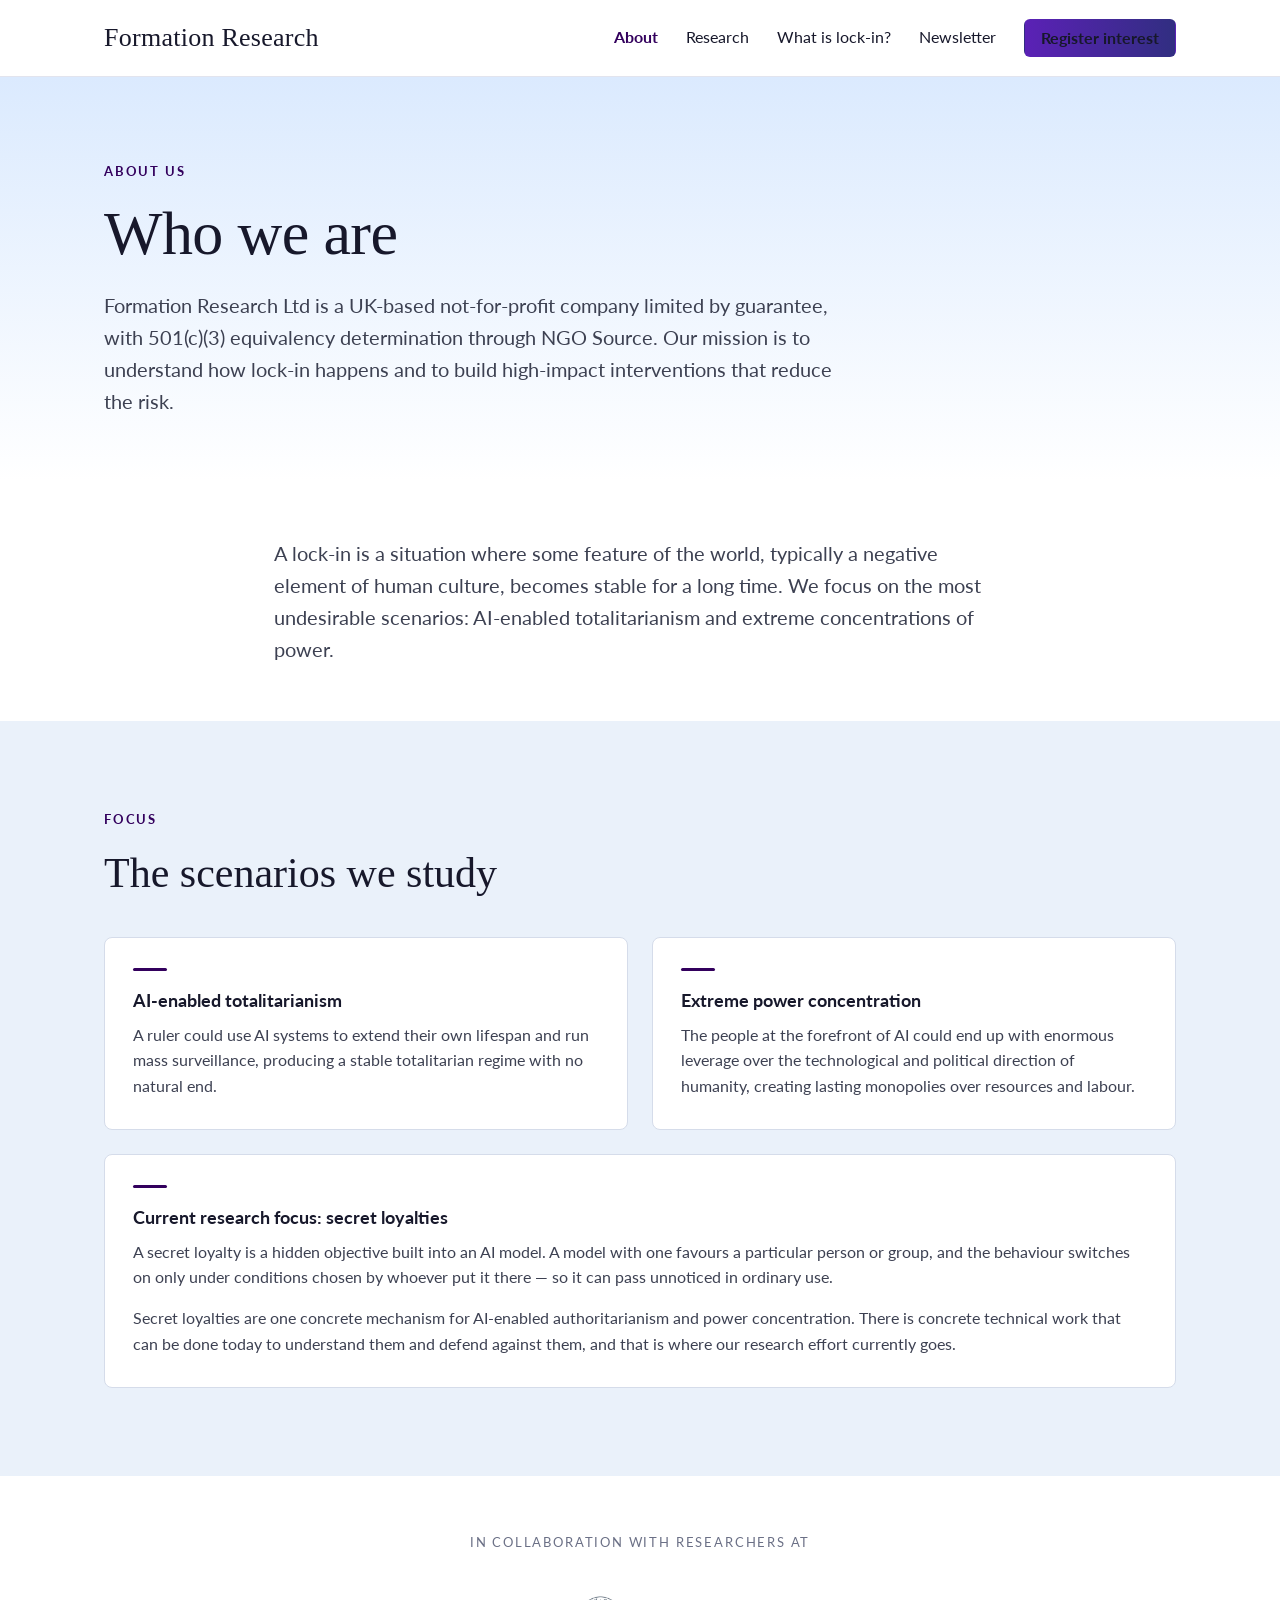
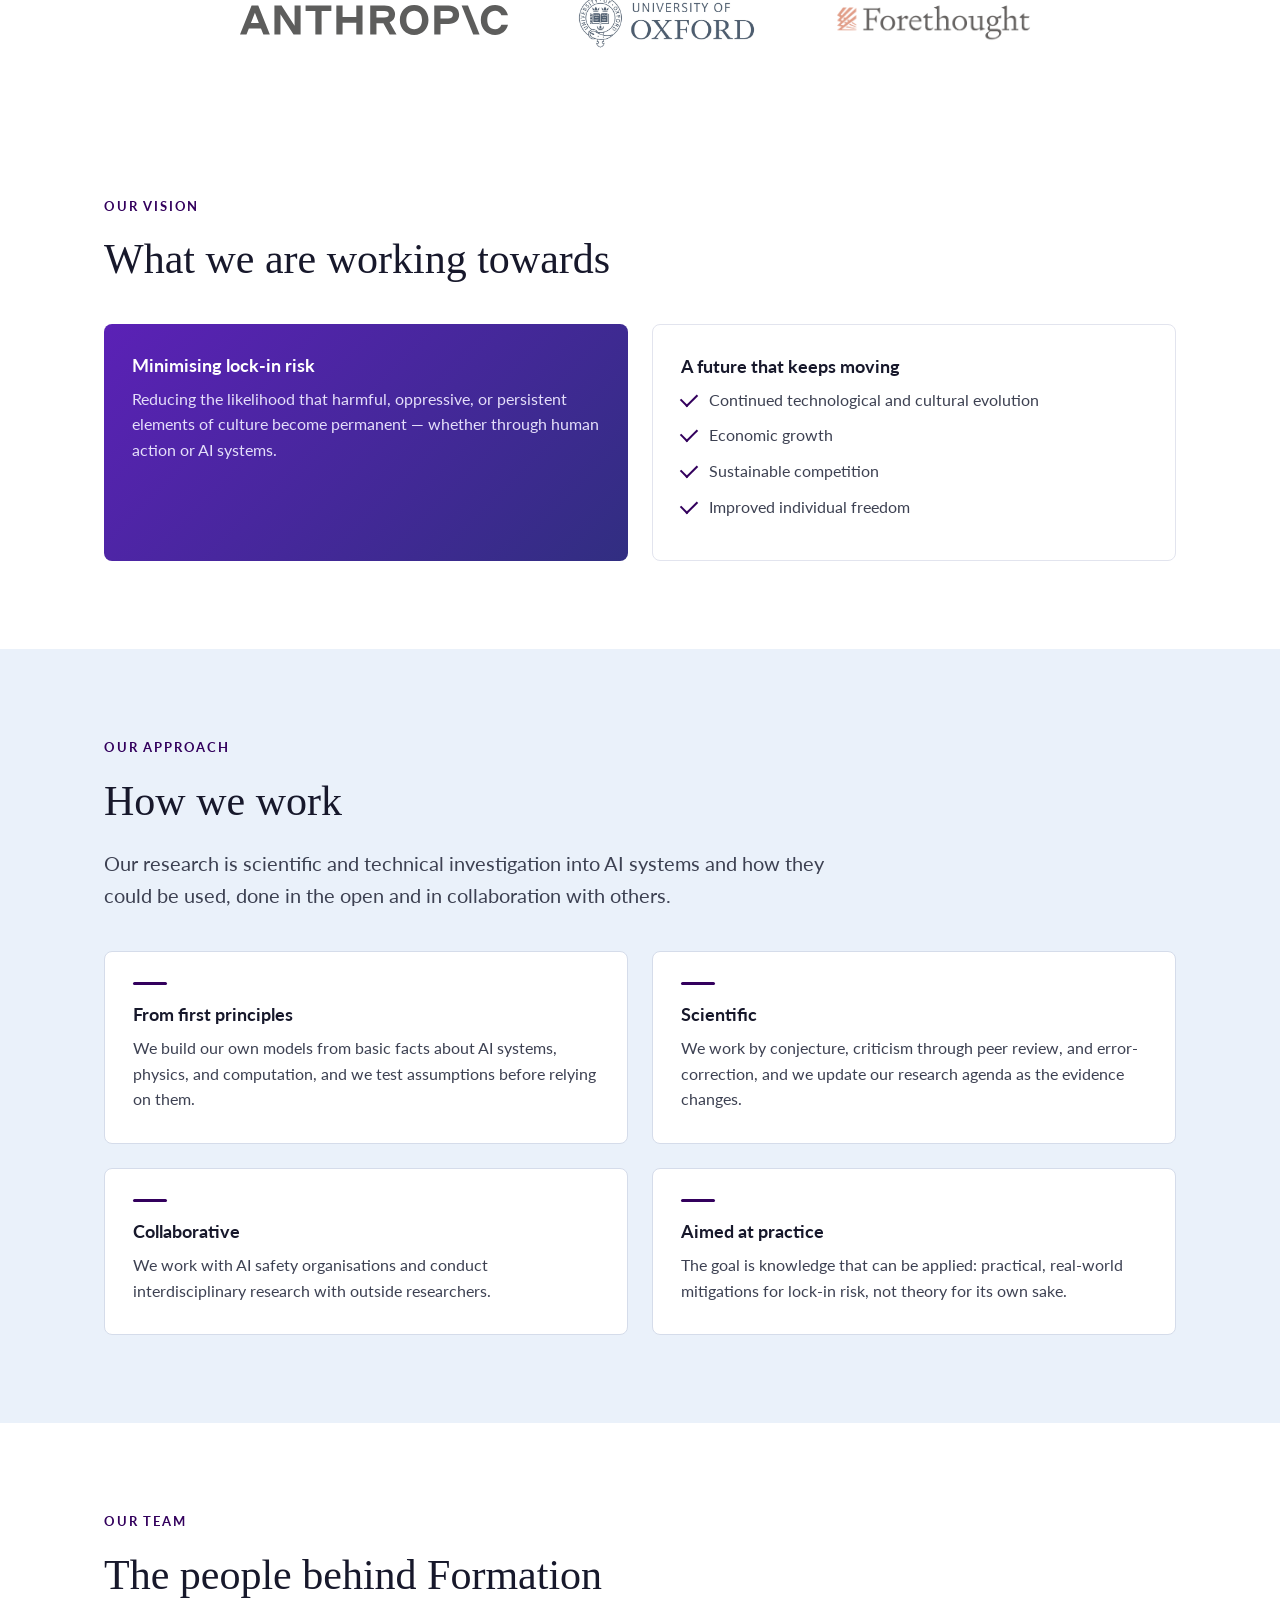
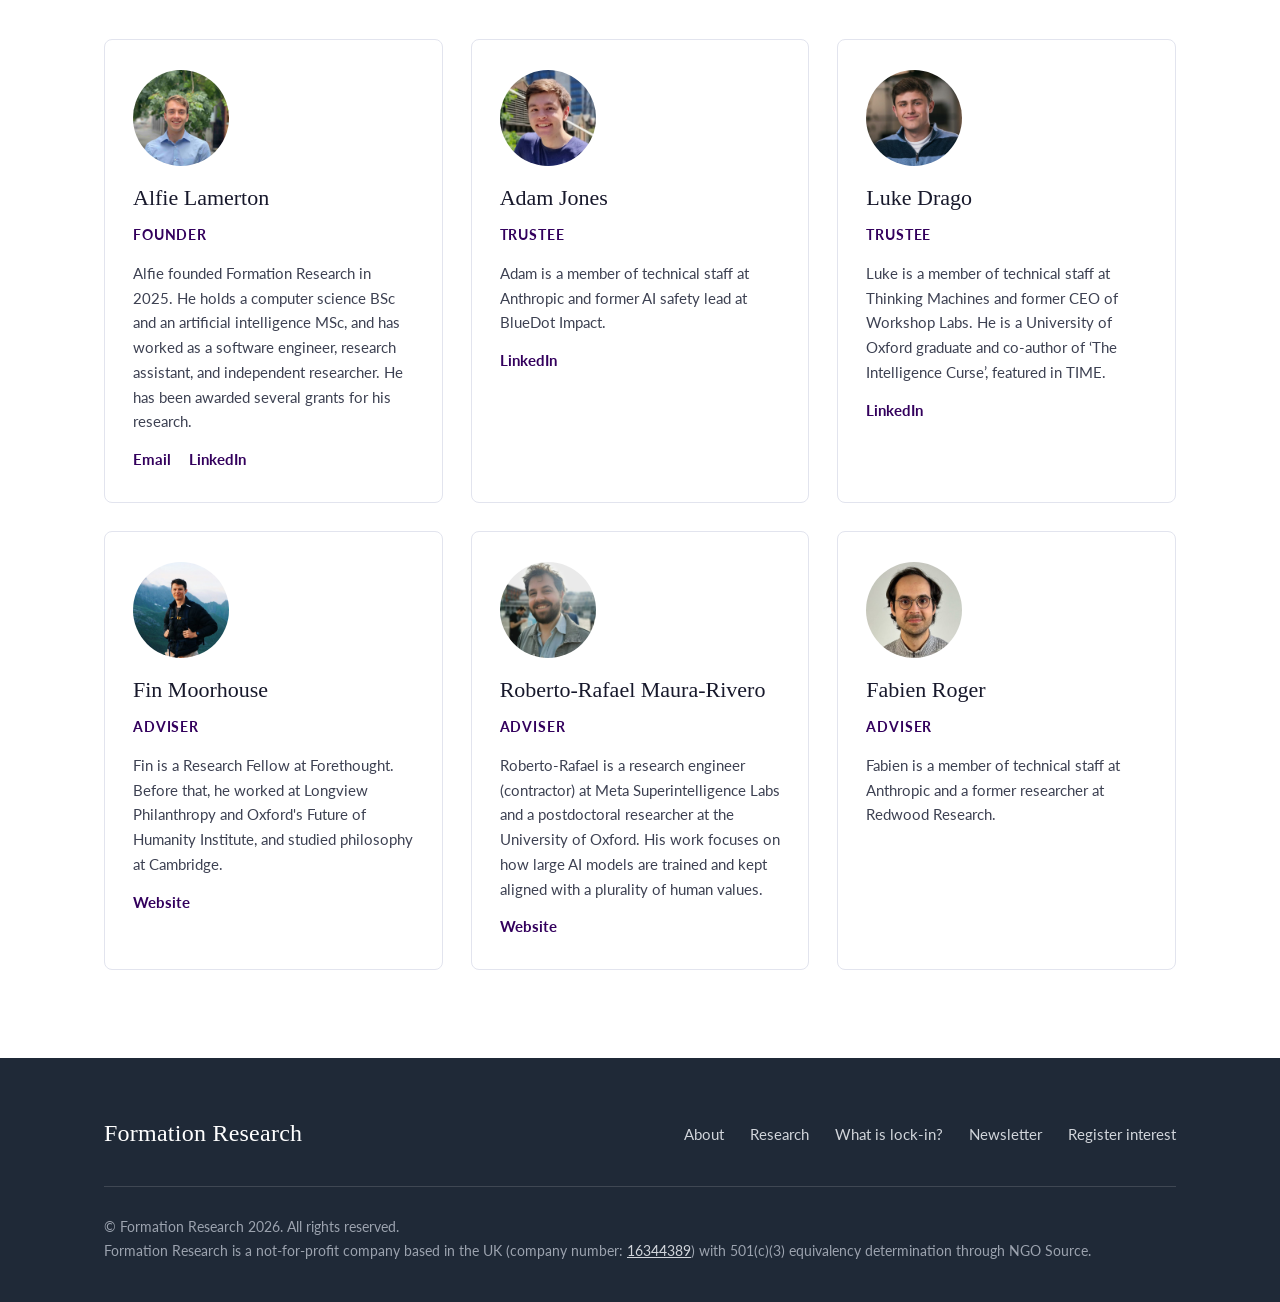
==== about.html @ 8fe0f247 "Add rebranded Formation Research site mockup Static four-page mockup restyled in an editorial layout" ====
<!DOCTYPE html>
<html lang="en">
<head>
  <meta charset="UTF-8">
  <meta name="viewport" content="width=device-width, initial-scale=1.0">
  <title>About Us | Formation Research</title>
  <meta name="description" content="Formation Research is a UK-based nonprofit working to reduce lock-in risk. Learn about our mission, our approach, and our team.">
  <link rel="preconnect" href="https://fonts.googleapis.com">
  <link rel="preconnect" href="https://fonts.gstatic.com" crossorigin>
  <link href="https://fonts.googleapis.com/css2?family=Lato:ital,wght@0,400;0,700;1,400&display=swap" rel="stylesheet">
  <link rel="stylesheet" href="assets/css/styles.css">
  <link rel="icon" href="assets/img/logo.png">
</head>
<body>

<header class="site-header">
  <div class="container">
    <a class="wordmark" href="index.html">Formation Research</a>
    <nav class="site-nav">
      <a class="active" href="about.html">About</a>
      <a href="research.html">Research</a>
      <a href="lock-in.html">What is lock-in?</a>
      <a href="http://eepurl.com/jdNh_I">Newsletter</a>
      <a class="btn btn-primary btn-small" href="index.html#get-involved">Register interest</a>
    </nav>
    <a class="btn btn-secondary btn-small nav-toggle" href="index.html#get-involved">Register interest</a>
  </div>
</header>

<main>

  <div class="page-hero">
    <div class="container">
      <span class="kicker">About us</span>
      <h1>Who we are</h1>
      <p class="lead">Formation Research Ltd is a UK-based not-for-profit company limited by guarantee, with 501(c)(3) equivalency determination through NGO Source. Our mission is to understand how lock-in happens and to build high-impact interventions that reduce the risk.</p>
    </div>
  </div>

  <section class="tight">
    <div class="container narrow">
      <p class="lead">A lock-in is a situation where some feature of the world, typically a negative element of human culture, becomes stable for a long time. We focus on the most undesirable scenarios: AI-enabled totalitarianism and extreme concentrations of power.</p>
    </div>
  </section>

  <section class="washed">
    <div class="container">
      <span class="kicker">Focus</span>
      <h2>The scenarios we study</h2>
      <div class="card-grid cols-2">
        <div class="card">
          <div class="rule"></div>
          <h3>AI-enabled totalitarianism</h3>
          <p>A ruler could use AI systems to extend their own lifespan and run mass surveillance, producing a stable totalitarian regime with no natural end.</p>
        </div>
        <div class="card">
          <div class="rule"></div>
          <h3>Extreme power concentration</h3>
          <p>The people at the forefront of AI could end up with enormous leverage over the technological and political direction of humanity, creating lasting monopolies over resources and labour.</p>
        </div>
      </div>

      <div class="card-grid cols-1" style="margin-top: 24px;">
        <div class="card">
          <div class="rule"></div>
          <h3>Current research focus: secret loyalties</h3>
          <p>A secret loyalty is a hidden objective built into an AI model. A model with one favours a particular person or group, and the behaviour switches on only under conditions chosen by whoever put it there &mdash; so it can pass unnoticed in ordinary use.</p>
          <p>Secret loyalties are one concrete mechanism for AI-enabled authoritarianism and power concentration. There is concrete technical work that can be done today to understand them and defend against them, and that is where our research effort currently goes.</p>
        </div>
      </div>
    </div>
  </section>

  <section class="tight logo-strip">
    <div class="container">
      <p class="strip-label">In collaboration with researchers at</p>
      <div class="logo-row">
        <a href="https://www.anthropic.com"><img class="short" src="assets/img/anthropic.svg" alt="Anthropic"></a>
        <a href="https://www.ox.ac.uk"><img class="tall" src="assets/img/oxford.jpg" alt="University of Oxford"></a>
        <a href="https://www.forethought.org"><img src="assets/img/forethought.png" alt="Forethought"></a>
      </div>
    </div>
  </section>

  <section>
    <div class="container">
      <span class="kicker">Our vision</span>
      <h2>What we are working towards</h2>
      <div class="card-grid cols-2">
        <div class="card vision-dark">
          <h3>Minimising lock-in risk</h3>
          <p>Reducing the likelihood that harmful, oppressive, or persistent elements of culture become permanent &mdash; whether through human action or AI systems.</p>
        </div>
        <div class="card">
          <h3>A future that keeps moving</h3>
          <ul class="check-list">
            <li>Continued technological and cultural evolution</li>
            <li>Economic growth</li>
            <li>Sustainable competition</li>
            <li>Improved individual freedom</li>
          </ul>
        </div>
      </div>
    </div>
  </section>

  <section class="washed">
    <div class="container">
      <span class="kicker">Our approach</span>
      <h2>How we work</h2>
      <p class="lead" style="max-width: 760px;">Our research is scientific and technical investigation into AI systems and how they could be used, done in the open and in collaboration with others.</p>
      <div class="card-grid cols-2">
        <div class="card">
          <div class="rule"></div>
          <h3>From first principles</h3>
          <p>We build our own models from basic facts about AI systems, physics, and computation, and we test assumptions before relying on them.</p>
        </div>
        <div class="card">
          <div class="rule"></div>
          <h3>Scientific</h3>
          <p>We work by conjecture, criticism through peer review, and error-correction, and we update our research agenda as the evidence changes.</p>
        </div>
        <div class="card">
          <div class="rule"></div>
          <h3>Collaborative</h3>
          <p>We work with AI safety organisations and conduct interdisciplinary research with outside researchers.</p>
        </div>
        <div class="card">
          <div class="rule"></div>
          <h3>Aimed at practice</h3>
          <p>The goal is knowledge that can be applied: practical, real-world mitigations for lock-in risk, not theory for its own sake.</p>
        </div>
      </div>
    </div>
  </section>

  <section>
    <div class="container">
      <span class="kicker">Our team</span>
      <h2>The people behind Formation</h2>
      <div class="team-grid">
        <div class="person">
          <img src="assets/img/alfie.jpg" alt="Alfie Lamerton">
          <h3>Alfie Lamerton</h3>
          <p class="role">Founder</p>
          <p>Alfie founded Formation Research in 2025. He holds a computer science BSc and an artificial intelligence MSc, and has worked as a software engineer, research assistant, and independent researcher. He has been awarded several grants for his research.</p>
          <p class="links">
            <a href="mailto:alfie.lamerton@formationresearch.com">Email</a>
            <a href="https://www.linkedin.com/in/alfie-lamerton/">LinkedIn</a>
          </p>
        </div>
        <div class="person">
          <img src="assets/img/adam.jpg" alt="Adam Jones">
          <h3>Adam Jones</h3>
          <p class="role">Trustee</p>
          <p>Adam is a member of technical staff at Anthropic and former AI safety lead at BlueDot Impact.</p>
          <p class="links"><a href="https://www.linkedin.com/in/domdomegg/">LinkedIn</a></p>
        </div>
        <div class="person">
          <img src="assets/img/luke.jpg" alt="Luke Drago">
          <h3>Luke Drago</h3>
          <p class="role">Trustee</p>
          <p>Luke is a member of technical staff at Thinking Machines and former CEO of Workshop Labs. He is a University of Oxford graduate and co-author of &lsquo;The Intelligence Curse&rsquo;, featured in TIME.</p>
          <p class="links"><a href="https://www.linkedin.com/in/lukedrago/">LinkedIn</a></p>
        </div>
        <div class="person">
          <img src="assets/img/fin.jpg" alt="Fin Moorhouse">
          <h3>Fin Moorhouse</h3>
          <p class="role">Adviser</p>
          <p>Fin is a Research Fellow at Forethought. Before that, he worked at Longview Philanthropy and Oxford's Future of Humanity Institute, and studied philosophy at Cambridge.</p>
          <p class="links"><a href="https://finmoorhouse.com/">Website</a></p>
        </div>
        <div class="person">
          <img src="assets/img/roberto.jpg" alt="Roberto-Rafael Maura-Rivero">
          <h3>Roberto-Rafael Maura-Rivero</h3>
          <p class="role">Adviser</p>
          <p>Roberto-Rafael is a research engineer (contractor) at Meta Superintelligence Labs and a postdoctoral researcher at the University of Oxford. His work focuses on how large AI models are trained and kept aligned with a plurality of human values.</p>
          <p class="links"><a href="https://sites.google.com/view/rrmaura/home">Website</a></p>
        </div>
        <div class="person">
          <img src="assets/img/fabien.jpg" alt="Fabien Roger">
          <h3>Fabien Roger</h3>
          <p class="role">Adviser</p>
          <p>Fabien is a member of technical staff at Anthropic and a former researcher at Redwood Research.</p>
        </div>
      </div>
    </div>
  </section>

</main>

<footer class="site-footer">
  <div class="container">
    <div class="footer-top">
      <a class="wordmark" href="index.html">Formation Research</a>
      <nav class="footer-nav">
        <a href="about.html">About</a>
        <a href="research.html">Research</a>
        <a href="lock-in.html">What is lock-in?</a>
        <a href="http://eepurl.com/jdNh_I">Newsletter</a>
        <a href="https://tally.so/r/5BLpOE">Register interest</a>
      </nav>
    </div>
    <p class="footer-legal">
      &copy; Formation Research 2026. All rights reserved.<br>
      Formation Research is a not-for-profit company based in the UK (company number: <a href="https://find-and-update.company-information.service.gov.uk/company/16344389">16344389</a>) with 501(c)(3) equivalency determination through NGO Source.
    </p>
  </div>
</footer>

</body>
</html>
---- assets/css/styles.css ----
/* Formation Research — rebrand mockup
   Colours are taken from the current formationresearch.com brand:
   custom purple #33005D, violet #5B21B6 → indigo #312E81 gradient,
   pale blue wash (blue-100), dark grey footer (gray-800). */

:root {
  --purple: #33005d;
  --violet: #5b21b6;
  --indigo: #312e81;
  --ink: #17182b;
  --body: #3d4152;
  --muted: #6b7086;
  --line: #e2e4ee;
  --wash: #eaf1fa;      /* derived from the site's blue-100 gradient */
  --wash-deep: #dbeafe; /* tailwind blue-100, the site's original tint */
  --paper: #ffffff;
  --footer: #1f2937;    /* tailwind gray-800, as on the current site */
  --serif: "Times New Roman", Times, serif;
  --sans: "Lato", Arial, Helvetica, sans-serif;
}

* { margin: 0; padding: 0; box-sizing: border-box; }

html { scroll-behavior: smooth; }

body {
  font-family: var(--sans);
  color: var(--body);
  background: var(--paper);
  font-size: 17px;
  line-height: 1.65;
  -webkit-font-smoothing: antialiased;
}

img { max-width: 100%; display: block; }

a { color: var(--purple); text-decoration: none; }
a:hover { text-decoration: underline; }

.container {
  max-width: 1120px;
  margin: 0 auto;
  padding: 0 24px;
}

.narrow { max-width: 780px; }

/* ---------- header ---------- */

.site-header {
  position: sticky;
  top: 0;
  z-index: 50;
  background: rgba(255, 255, 255, 0.96);
  backdrop-filter: blur(6px);
  border-bottom: 1px solid var(--line);
}

.site-header .container {
  display: flex;
  align-items: center;
  justify-content: space-between;
  gap: 24px;
  height: 76px;
}

.wordmark {
  font-family: var(--serif);
  font-size: 26px;
  color: var(--ink);
  letter-spacing: 0.01em;
  white-space: nowrap;
}
.wordmark:hover { text-decoration: none; color: var(--purple); }

.site-nav {
  display: flex;
  align-items: center;
  gap: 28px;
}

.site-nav a {
  color: var(--ink);
  font-size: 15.5px;
}
.site-nav a:hover { color: var(--purple); text-decoration: none; }
.site-nav a.active { color: var(--purple); font-weight: 700; }

.btn {
  display: inline-block;
  padding: 12px 22px;
  border-radius: 6px;
  font-weight: 700;
  font-size: 15.5px;
  line-height: 1.2;
  border: 1px solid transparent;
  cursor: pointer;
}
.btn:hover { text-decoration: none; }

.btn-primary {
  background: linear-gradient(90deg, var(--violet), var(--indigo));
  color: #fff;
}
.btn-primary:hover { opacity: 0.92; color: #fff; }

.btn-secondary {
  background: #fff;
  color: var(--purple);
  border-color: var(--purple);
}
.btn-secondary:hover { background: var(--wash); }

.btn-small { padding: 9px 16px; font-size: 14.5px; }

.nav-toggle { display: none; }

/* ---------- sections ---------- */

section { padding: 88px 0; }
section.tight { padding: 56px 0; }
.washed { background: var(--wash); }

.kicker {
  display: block;
  font-size: 13px;
  font-weight: 700;
  letter-spacing: 0.14em;
  text-transform: uppercase;
  color: var(--purple);
  margin-bottom: 18px;
}

h1, h2, h3 { font-family: var(--serif); color: var(--ink); font-weight: 400; }

h1 { font-size: clamp(38px, 5.4vw, 62px); line-height: 1.08; letter-spacing: -0.01em; }
h2 { font-size: clamp(30px, 3.6vw, 42px); line-height: 1.15; margin-bottom: 22px; }
h3 { font-size: 22px; line-height: 1.3; margin-bottom: 10px; }

.lead { font-size: 20px; line-height: 1.6; color: var(--body); }

p + p { margin-top: 1em; }

/* ---------- hero ---------- */

.hero {
  background: linear-gradient(180deg, var(--wash-deep) 0%, #ffffff 100%);
  padding: 110px 0 96px;
}

.hero h1 { max-width: 820px; }

.hero .lead {
  max-width: 720px;
  margin-top: 26px;
  font-size: 21px;
}

.hero-actions { margin-top: 38px; display: flex; gap: 14px; flex-wrap: wrap; }

/* ---------- logo strips ---------- */

.logo-strip { text-align: center; }

.logo-strip .strip-label {
  font-size: 13px;
  letter-spacing: 0.14em;
  text-transform: uppercase;
  color: var(--muted);
  margin-bottom: 34px;
}

.logo-row {
  display: flex;
  justify-content: center;
  align-items: center;
  gap: 64px;
  flex-wrap: wrap;
}

.logo-row img {
  height: 44px;
  width: auto;
  opacity: 0.72;
  filter: grayscale(35%);
  transition: opacity 0.2s;
}
.logo-row a:hover img { opacity: 1; }
.logo-row img.tall { height: 64px; }
.logo-row img.short { height: 30px; }

/* ---------- split layout ---------- */

.split {
  display: grid;
  grid-template-columns: 5fr 7fr;
  gap: 64px;
  align-items: start;
}

.split-figure img { border-radius: 8px; }

figcaption {
  font-size: 14px;
  color: var(--muted);
  margin-top: 10px;
}

/* ---------- cards ---------- */

.card-grid {
  display: grid;
  gap: 24px;
  margin-top: 40px;
}
.cols-2 { grid-template-columns: repeat(2, 1fr); }
.cols-3 { grid-template-columns: repeat(3, 1fr); }
.cols-4 { grid-template-columns: repeat(4, 1fr); }

.card {
  background: var(--paper);
  border: 1px solid var(--line);
  border-radius: 8px;
  padding: 30px 28px;
}

.card h3 { font-family: var(--sans); font-size: 18px; font-weight: 700; }
.card p { font-size: 15.5px; color: var(--body); }

.card .rule {
  width: 34px;
  height: 3px;
  background: var(--purple);
  border-radius: 2px;
  margin-bottom: 18px;
}

.washed .card { border-color: #d5dcea; }

/* feature band */

.feature-band {
  background: linear-gradient(115deg, var(--purple), var(--indigo));
  border-radius: 10px;
  color: #ede9fe;
  padding: 56px;
  display: grid;
  grid-template-columns: 1fr 1fr;
  gap: 56px;
  align-items: center;
}

.feature-band h2, .feature-band h3 { color: #fff; }
.feature-band .kicker { color: #c4b5fd; }
.feature-band p { color: #e4defa; }
.feature-band a.text-link { color: #fff; text-decoration: underline; }

/* ---------- publication rows (home) ---------- */

.pub-list { margin-top: 16px; }

.pub-row {
  display: grid;
  grid-template-columns: 150px 1fr auto;
  gap: 32px;
  align-items: baseline;
  padding: 28px 0;
  border-top: 1px solid var(--line);
}
.pub-row:last-child { border-bottom: 1px solid var(--line); }

.pub-date { font-size: 14.5px; color: var(--muted); }

.pub-row h3 { margin-bottom: 6px; }
.pub-row h3 a { color: var(--ink); }
.pub-row h3 a:hover { color: var(--purple); }
.pub-row p { font-size: 15.5px; }

.pub-cta { font-weight: 700; font-size: 15px; white-space: nowrap; }

/* ---------- publication cards (research page) ---------- */

.pub-card {
  background: var(--paper);
  border: 1px solid var(--line);
  border-radius: 8px;
  overflow: hidden;
  display: flex;
  flex-direction: column;
}

.pub-card .thumb {
  aspect-ratio: 16 / 9;
  overflow: hidden;
  background: var(--wash);
}
.pub-card .thumb img { width: 100%; height: 100%; object-fit: cover; }
.pub-card .thumb.contain { background: #fff; border-bottom: 1px solid var(--line); }
.pub-card .thumb.contain img { object-fit: contain; padding: 18px; }

.pub-card .body { padding: 26px 26px 28px; display: flex; flex-direction: column; flex: 1; }
.pub-card .body p { font-size: 15.5px; margin-top: 4px; }
.pub-card .links { margin-top: auto; padding-top: 20px; display: flex; gap: 10px; flex-wrap: wrap; }

/* ---------- vision panels ---------- */

.vision-dark {
  background: linear-gradient(135deg, var(--violet), var(--indigo));
  color: #ede9fe;
  border: none;
}
.vision-dark h3 { color: #fff; }
.vision-dark p { color: #e4defa; }

.check-list { list-style: none; margin-top: 8px; }
.check-list li {
  padding-left: 28px;
  position: relative;
  margin-bottom: 10px;
  font-size: 15.5px;
}
.check-list li::before {
  content: "";
  position: absolute;
  left: 0;
  top: 5px;
  width: 14px;
  height: 8px;
  border-left: 2.5px solid var(--purple);
  border-bottom: 2.5px solid var(--purple);
  transform: rotate(-45deg);
}

/* ---------- team ---------- */

.team-grid {
  display: grid;
  grid-template-columns: repeat(3, 1fr);
  gap: 28px;
  margin-top: 40px;
}

.person {
  background: var(--paper);
  border: 1px solid var(--line);
  border-radius: 8px;
  padding: 30px 28px;
  text-align: left;
}

.person img {
  width: 96px;
  height: 96px;
  border-radius: 50%;
  object-fit: cover;
  margin-bottom: 18px;
}

.person .role {
  color: var(--purple);
  font-weight: 700;
  font-size: 14px;
  letter-spacing: 0.06em;
  text-transform: uppercase;
  margin: 2px 0 12px;
}

.person p { font-size: 15px; }
.person .links { margin-top: 14px; font-size: 14.5px; }
.person .links a { margin-right: 14px; font-weight: 700; }

/* ---------- get involved ---------- */

.involve-grid {
  display: grid;
  grid-template-columns: 7fr 5fr;
  gap: 28px;
  margin-top: 40px;
}

.involve-panel {
  background: var(--paper);
  border: 1px solid var(--line);
  border-radius: 8px;
  padding: 40px;
}

.role-chips { display: flex; flex-wrap: wrap; gap: 10px; margin: 22px 0 28px; }

.chip {
  border: 1px solid var(--purple);
  color: var(--purple);
  border-radius: 999px;
  padding: 7px 16px;
  font-size: 14.5px;
  font-weight: 700;
  background: #fff;
}

.fine-print { font-size: 14.5px; color: var(--muted); margin-top: 16px; }

/* ---------- page hero (inner pages) ---------- */

.page-hero {
  background: linear-gradient(180deg, var(--wash-deep) 0%, #ffffff 100%);
  padding: 84px 0 64px;
}
.page-hero .lead { max-width: 760px; margin-top: 22px; }

/* ---------- definition block ---------- */

.definition {
  border-left: 4px solid var(--purple);
  background: var(--paper);
  border-radius: 0 8px 8px 0;
  padding: 34px 38px;
  margin-top: 40px;
  box-shadow: 0 1px 2px rgba(23, 24, 43, 0.05);
}
.definition p {
  font-family: var(--serif);
  font-size: 24px;
  line-height: 1.45;
  color: var(--ink);
}
.definition cite { display: block; font-family: var(--sans); font-style: normal; font-size: 14px; color: var(--muted); margin-top: 14px; }

/* ---------- footer ---------- */

.site-footer {
  background: var(--footer);
  color: #d1d5db;
  padding: 56px 0 40px;
  font-size: 15px;
}

.footer-top {
  display: flex;
  justify-content: space-between;
  gap: 40px;
  flex-wrap: wrap;
  padding-bottom: 32px;
  border-bottom: 1px solid rgba(255, 255, 255, 0.14);
}

.site-footer .wordmark { color: #fff; font-size: 24px; }

.footer-nav { display: flex; gap: 26px; flex-wrap: wrap; align-items: center; }
.footer-nav a { color: #d1d5db; }
.footer-nav a:hover { color: #fff; }

.footer-legal { margin-top: 28px; color: #9ca3af; font-size: 14px; line-height: 1.7; }
.footer-legal a { color: #d1d5db; text-decoration: underline; }

/* ---------- responsive ---------- */

@media (max-width: 900px) {
  section { padding: 64px 0; }
  .split, .feature-band, .involve-grid { grid-template-columns: 1fr; gap: 36px; }
  .cols-3, .cols-4 { grid-template-columns: repeat(2, 1fr); }
  .team-grid { grid-template-columns: repeat(2, 1fr); }
  .feature-band { padding: 40px 32px; }
  .pub-row { grid-template-columns: 1fr; gap: 8px; }
  .site-nav { display: none; }
  .nav-toggle { display: block; }
  .site-header .container { height: 68px; }
}

@media (max-width: 580px) {
  .cols-2, .cols-3, .cols-4, .team-grid { grid-template-columns: 1fr; }
  .logo-row { gap: 36px; }
  .involve-panel { padding: 28px 24px; }
}
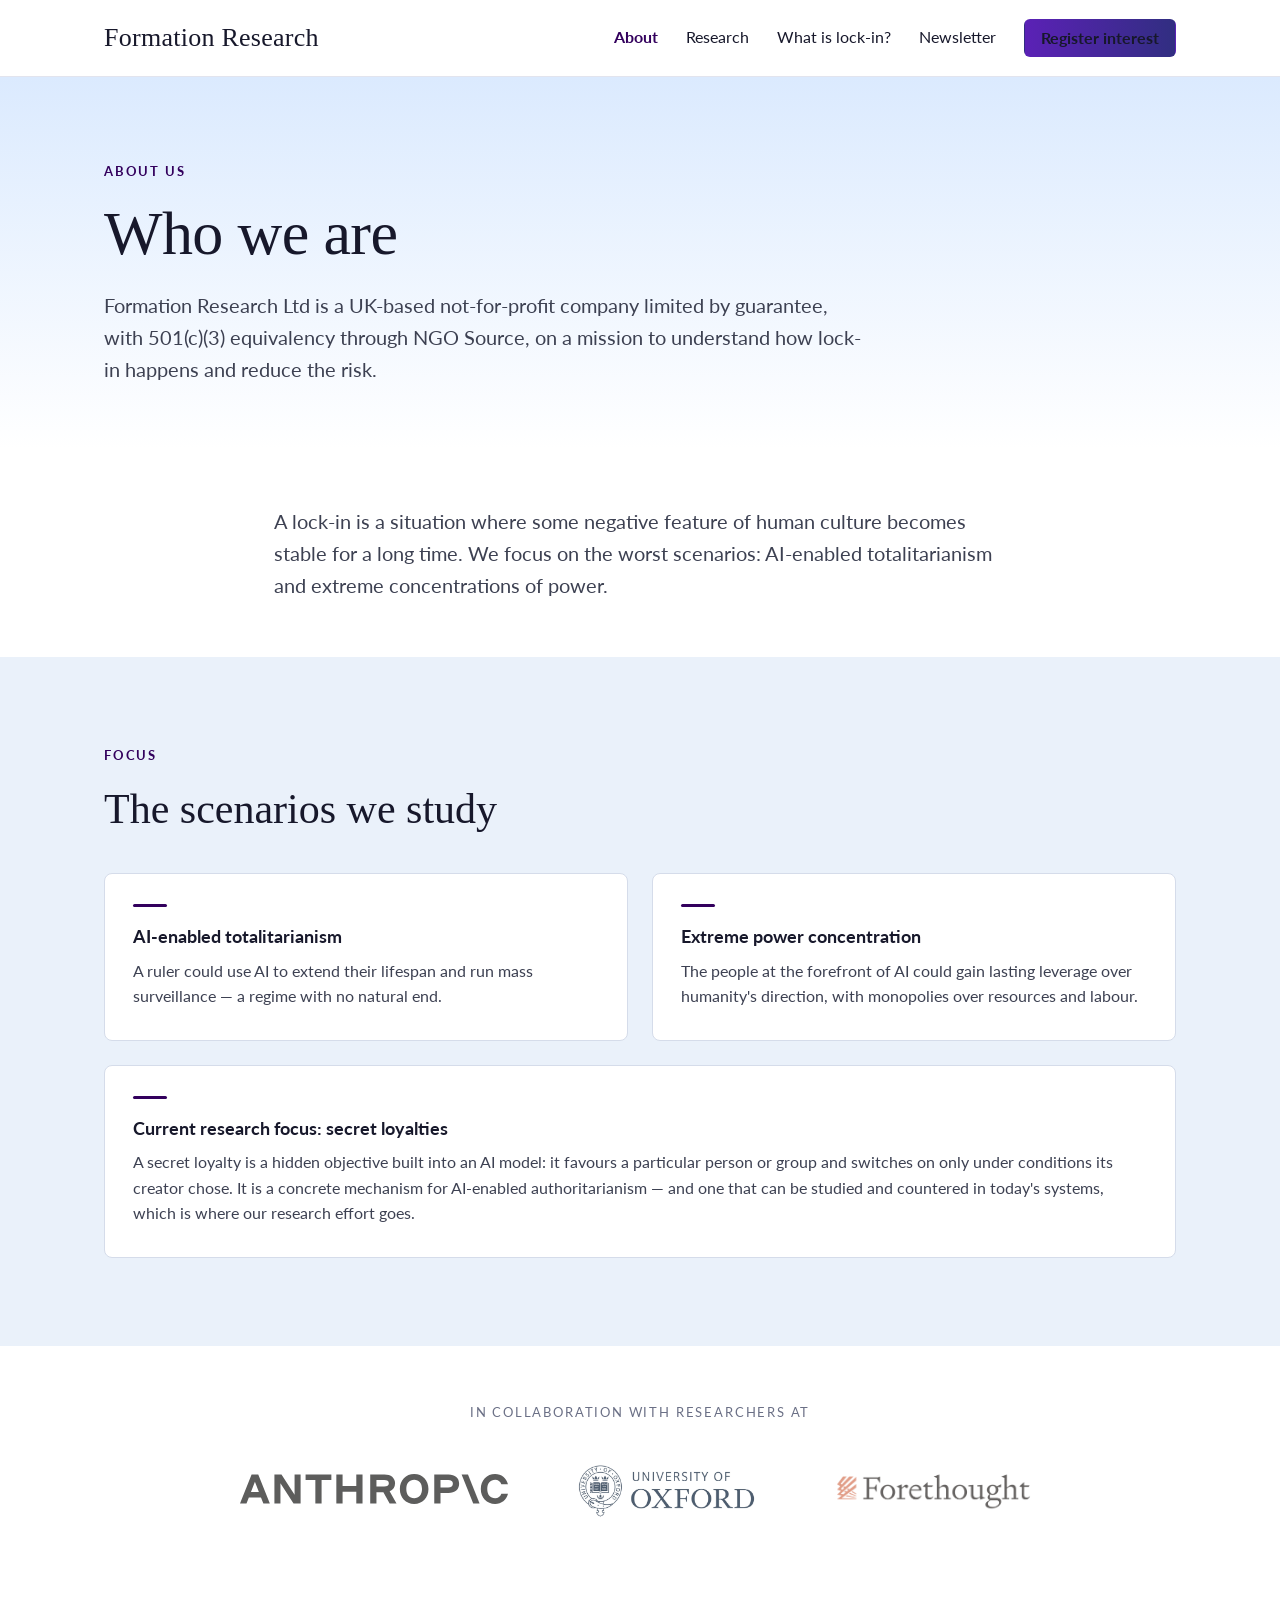
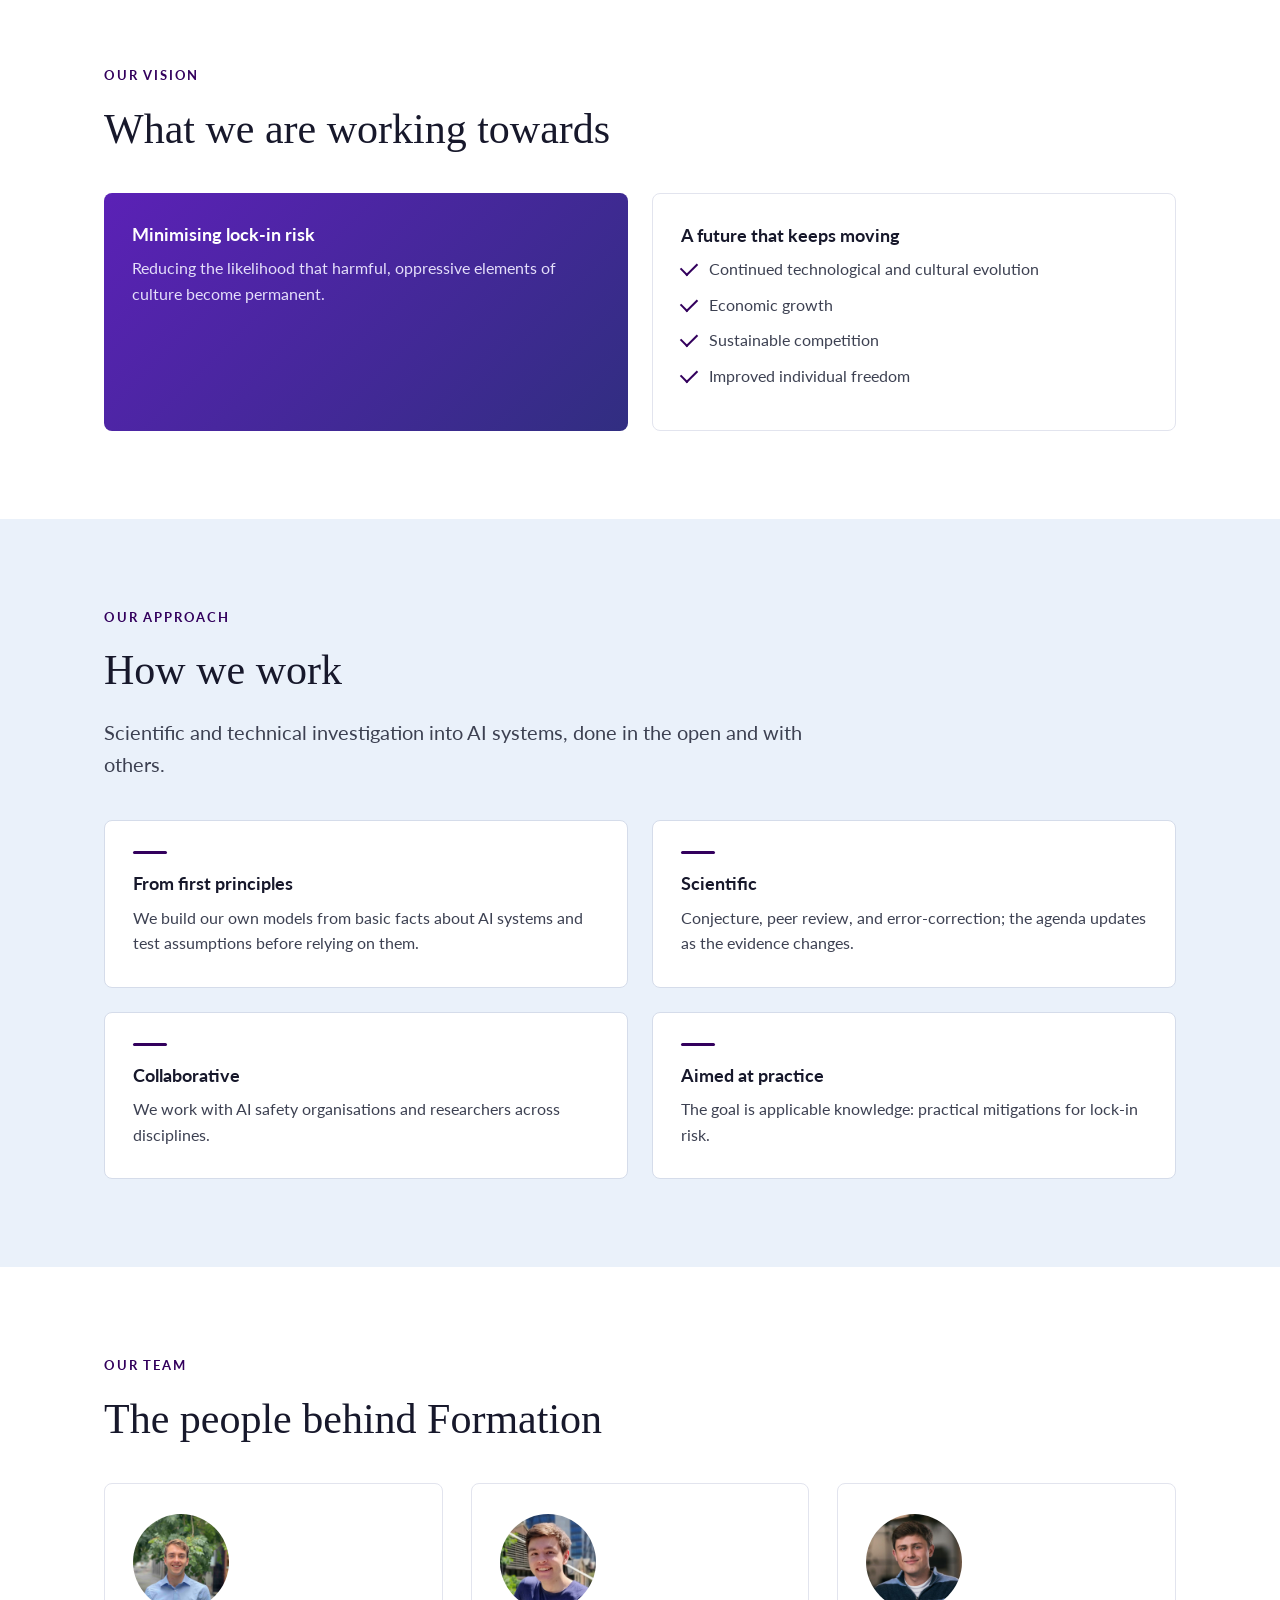
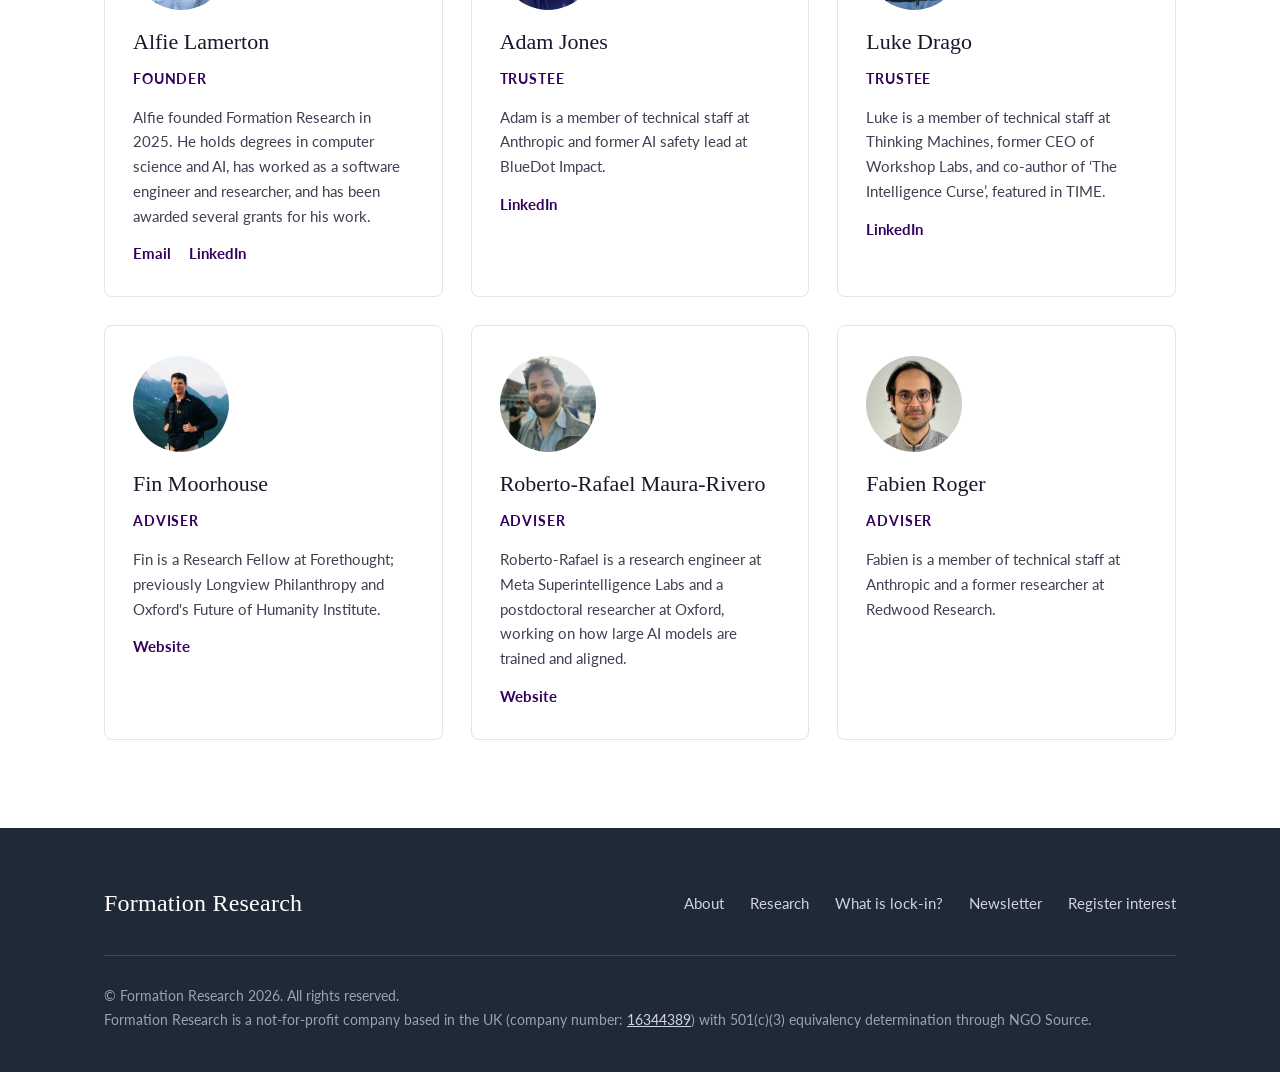
==== commit 04f59619: "Tighten copy across all pages by about a third Co-Authored-By: Claude Fable 5 <noreply@anthropic.com" ====
--- a/about.html
+++ b/about.html
@@ -33,13 +33,13 @@
     <div class="container">
       <span class="kicker">About us</span>
       <h1>Who we are</h1>
-      <p class="lead">Formation Research Ltd is a UK-based not-for-profit company limited by guarantee, with 501(c)(3) equivalency determination through NGO Source. Our mission is to understand how lock-in happens and to build high-impact interventions that reduce the risk.</p>
+      <p class="lead">Formation Research Ltd is a UK-based not-for-profit company limited by guarantee, with 501(c)(3) equivalency through NGO Source, on a mission to understand how lock-in happens and reduce the risk.</p>
     </div>
   </div>
 
   <section class="tight">
     <div class="container narrow">
-      <p class="lead">A lock-in is a situation where some feature of the world, typically a negative element of human culture, becomes stable for a long time. We focus on the most undesirable scenarios: AI-enabled totalitarianism and extreme concentrations of power.</p>
+      <p class="lead">A lock-in is a situation where some negative feature of human culture becomes stable for a long time. We focus on the worst scenarios: AI-enabled totalitarianism and extreme concentrations of power.</p>
     </div>
   </section>
 
@@ -51,12 +51,12 @@
         <div class="card">
           <div class="rule"></div>
           <h3>AI-enabled totalitarianism</h3>
-          <p>A ruler could use AI systems to extend their own lifespan and run mass surveillance, producing a stable totalitarian regime with no natural end.</p>
+          <p>A ruler could use AI to extend their lifespan and run mass surveillance &mdash; a regime with no natural end.</p>
         </div>
         <div class="card">
           <div class="rule"></div>
           <h3>Extreme power concentration</h3>
-          <p>The people at the forefront of AI could end up with enormous leverage over the technological and political direction of humanity, creating lasting monopolies over resources and labour.</p>
+          <p>The people at the forefront of AI could gain lasting leverage over humanity's direction, with monopolies over resources and labour.</p>
         </div>
       </div>
 
@@ -64,8 +64,7 @@
         <div class="card">
           <div class="rule"></div>
           <h3>Current research focus: secret loyalties</h3>
-          <p>A secret loyalty is a hidden objective built into an AI model. A model with one favours a particular person or group, and the behaviour switches on only under conditions chosen by whoever put it there &mdash; so it can pass unnoticed in ordinary use.</p>
-          <p>Secret loyalties are one concrete mechanism for AI-enabled authoritarianism and power concentration. There is concrete technical work that can be done today to understand them and defend against them, and that is where our research effort currently goes.</p>
+          <p>A secret loyalty is a hidden objective built into an AI model: it favours a particular person or group and switches on only under conditions its creator chose. It is a concrete mechanism for AI-enabled authoritarianism &mdash; and one that can be studied and countered in today's systems, which is where our research effort goes.</p>
         </div>
       </div>
     </div>
@@ -89,7 +88,7 @@
       <div class="card-grid cols-2">
         <div class="card vision-dark">
           <h3>Minimising lock-in risk</h3>
-          <p>Reducing the likelihood that harmful, oppressive, or persistent elements of culture become permanent &mdash; whether through human action or AI systems.</p>
+          <p>Reducing the likelihood that harmful, oppressive elements of culture become permanent.</p>
         </div>
         <div class="card">
           <h3>A future that keeps moving</h3>
@@ -108,27 +107,27 @@
     <div class="container">
       <span class="kicker">Our approach</span>
       <h2>How we work</h2>
-      <p class="lead" style="max-width: 760px;">Our research is scientific and technical investigation into AI systems and how they could be used, done in the open and in collaboration with others.</p>
+      <p class="lead" style="max-width: 760px;">Scientific and technical investigation into AI systems, done in the open and with others.</p>
       <div class="card-grid cols-2">
         <div class="card">
           <div class="rule"></div>
           <h3>From first principles</h3>
-          <p>We build our own models from basic facts about AI systems, physics, and computation, and we test assumptions before relying on them.</p>
+          <p>We build our own models from basic facts about AI systems and test assumptions before relying on them.</p>
         </div>
         <div class="card">
           <div class="rule"></div>
           <h3>Scientific</h3>
-          <p>We work by conjecture, criticism through peer review, and error-correction, and we update our research agenda as the evidence changes.</p>
+          <p>Conjecture, peer review, and error-correction; the agenda updates as the evidence changes.</p>
         </div>
         <div class="card">
           <div class="rule"></div>
           <h3>Collaborative</h3>
-          <p>We work with AI safety organisations and conduct interdisciplinary research with outside researchers.</p>
+          <p>We work with AI safety organisations and researchers across disciplines.</p>
         </div>
         <div class="card">
           <div class="rule"></div>
           <h3>Aimed at practice</h3>
-          <p>The goal is knowledge that can be applied: practical, real-world mitigations for lock-in risk, not theory for its own sake.</p>
+          <p>The goal is applicable knowledge: practical mitigations for lock-in risk.</p>
         </div>
       </div>
     </div>
@@ -143,7 +142,7 @@
           <img src="assets/img/alfie.jpg" alt="Alfie Lamerton">
           <h3>Alfie Lamerton</h3>
           <p class="role">Founder</p>
-          <p>Alfie founded Formation Research in 2025. He holds a computer science BSc and an artificial intelligence MSc, and has worked as a software engineer, research assistant, and independent researcher. He has been awarded several grants for his research.</p>
+          <p>Alfie founded Formation Research in 2025. He holds degrees in computer science and AI, has worked as a software engineer and researcher, and has been awarded several grants for his work.</p>
           <p class="links">
             <a href="mailto:alfie.lamerton@formationresearch.com">Email</a>
             <a href="https://www.linkedin.com/in/alfie-lamerton/">LinkedIn</a>
@@ -160,21 +159,21 @@
           <img src="assets/img/luke.jpg" alt="Luke Drago">
           <h3>Luke Drago</h3>
           <p class="role">Trustee</p>
-          <p>Luke is a member of technical staff at Thinking Machines and former CEO of Workshop Labs. He is a University of Oxford graduate and co-author of &lsquo;The Intelligence Curse&rsquo;, featured in TIME.</p>
+          <p>Luke is a member of technical staff at Thinking Machines, former CEO of Workshop Labs, and co-author of &lsquo;The Intelligence Curse&rsquo;, featured in TIME.</p>
           <p class="links"><a href="https://www.linkedin.com/in/lukedrago/">LinkedIn</a></p>
         </div>
         <div class="person">
           <img src="assets/img/fin.jpg" alt="Fin Moorhouse">
           <h3>Fin Moorhouse</h3>
           <p class="role">Adviser</p>
-          <p>Fin is a Research Fellow at Forethought. Before that, he worked at Longview Philanthropy and Oxford's Future of Humanity Institute, and studied philosophy at Cambridge.</p>
+          <p>Fin is a Research Fellow at Forethought; previously Longview Philanthropy and Oxford's Future of Humanity Institute.</p>
           <p class="links"><a href="https://finmoorhouse.com/">Website</a></p>
         </div>
         <div class="person">
           <img src="assets/img/roberto.jpg" alt="Roberto-Rafael Maura-Rivero">
           <h3>Roberto-Rafael Maura-Rivero</h3>
           <p class="role">Adviser</p>
-          <p>Roberto-Rafael is a research engineer (contractor) at Meta Superintelligence Labs and a postdoctoral researcher at the University of Oxford. His work focuses on how large AI models are trained and kept aligned with a plurality of human values.</p>
+          <p>Roberto-Rafael is a research engineer at Meta Superintelligence Labs and a postdoctoral researcher at Oxford, working on how large AI models are trained and aligned.</p>
           <p class="links"><a href="https://sites.google.com/view/rrmaura/home">Website</a></p>
         </div>
         <div class="person">
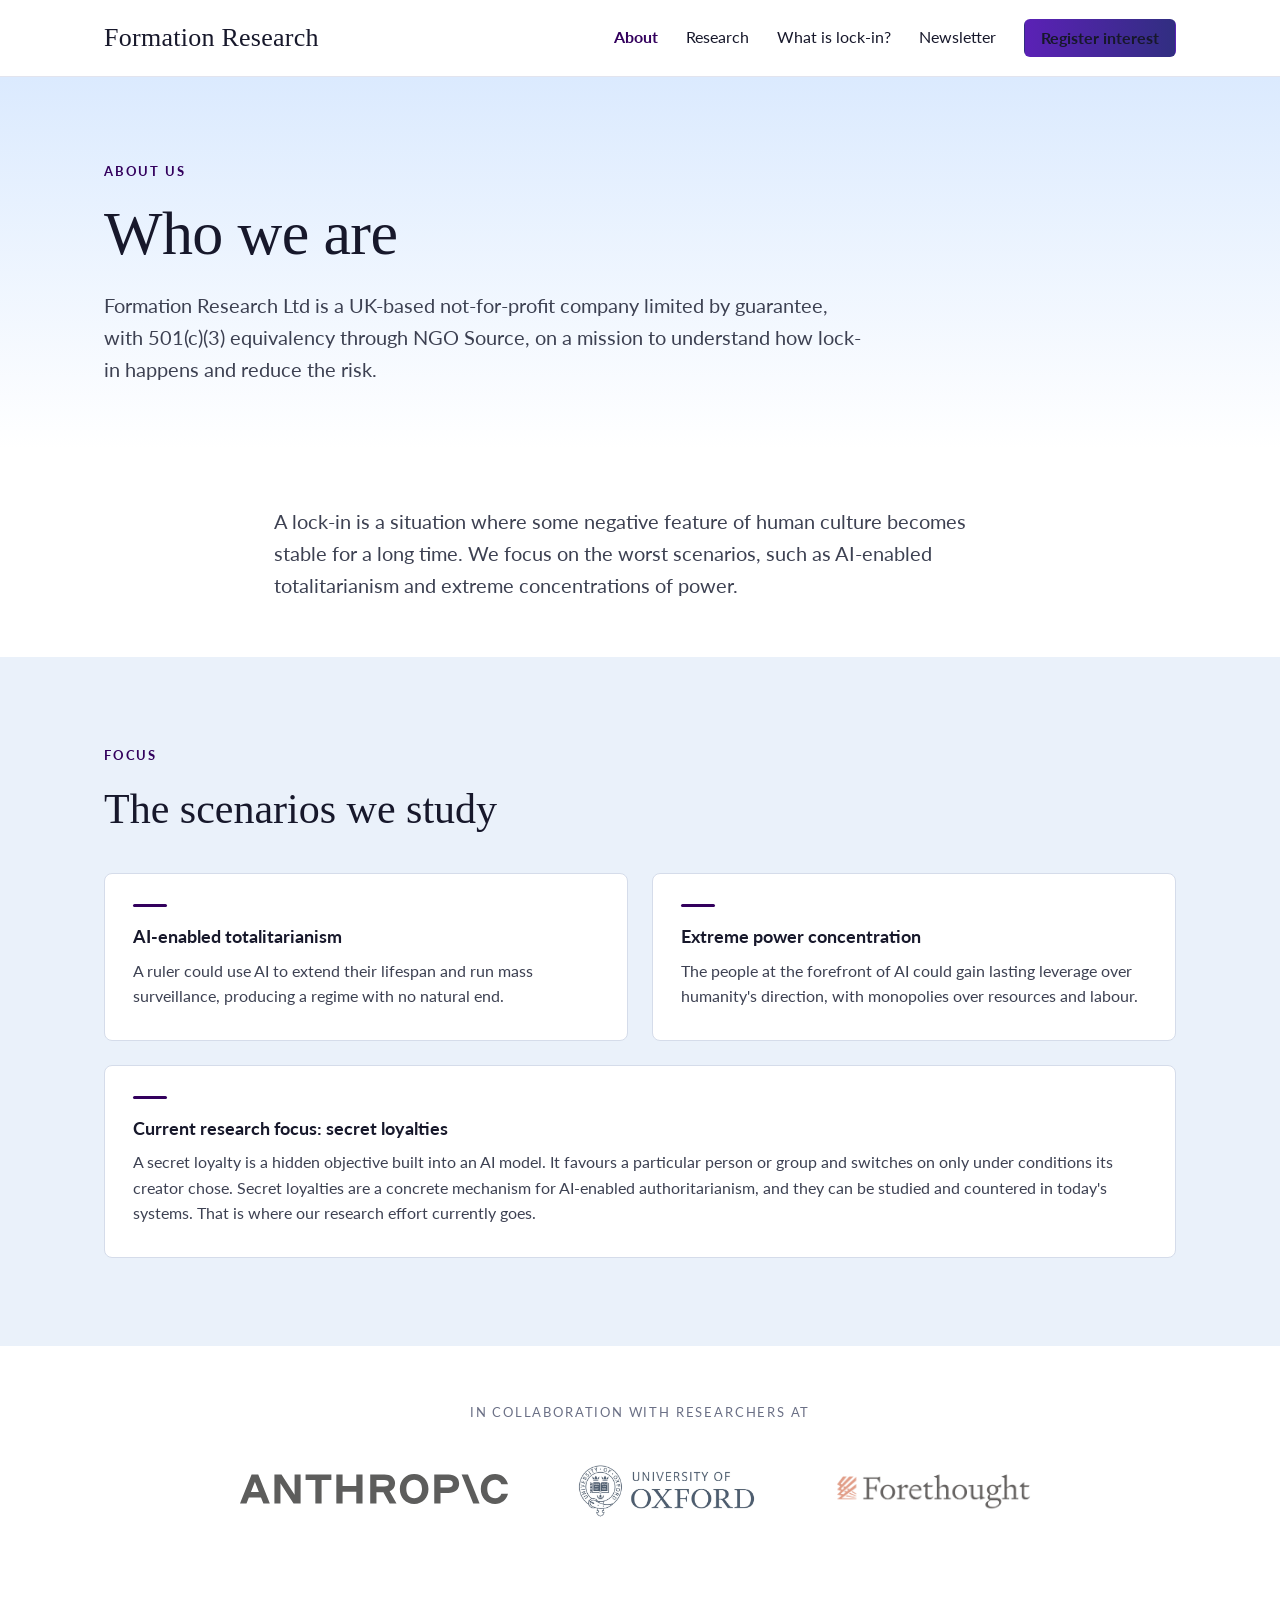
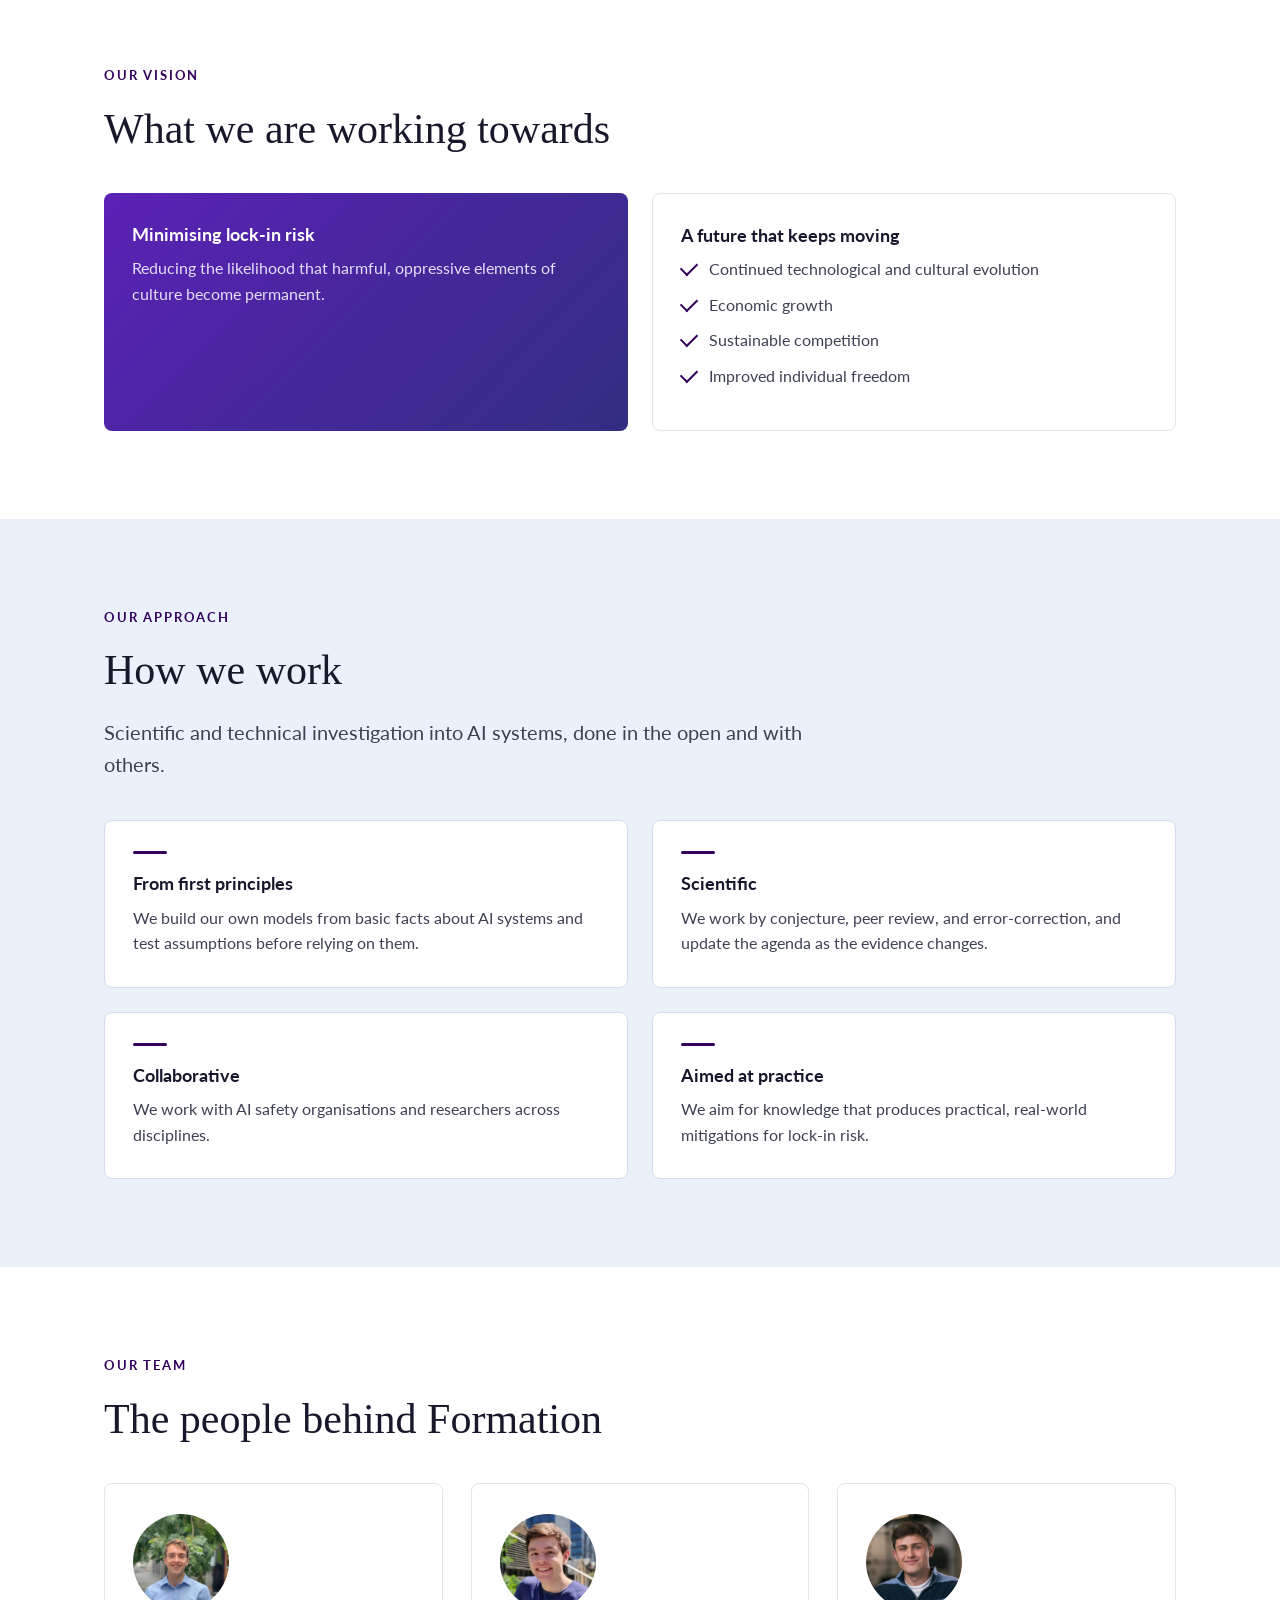
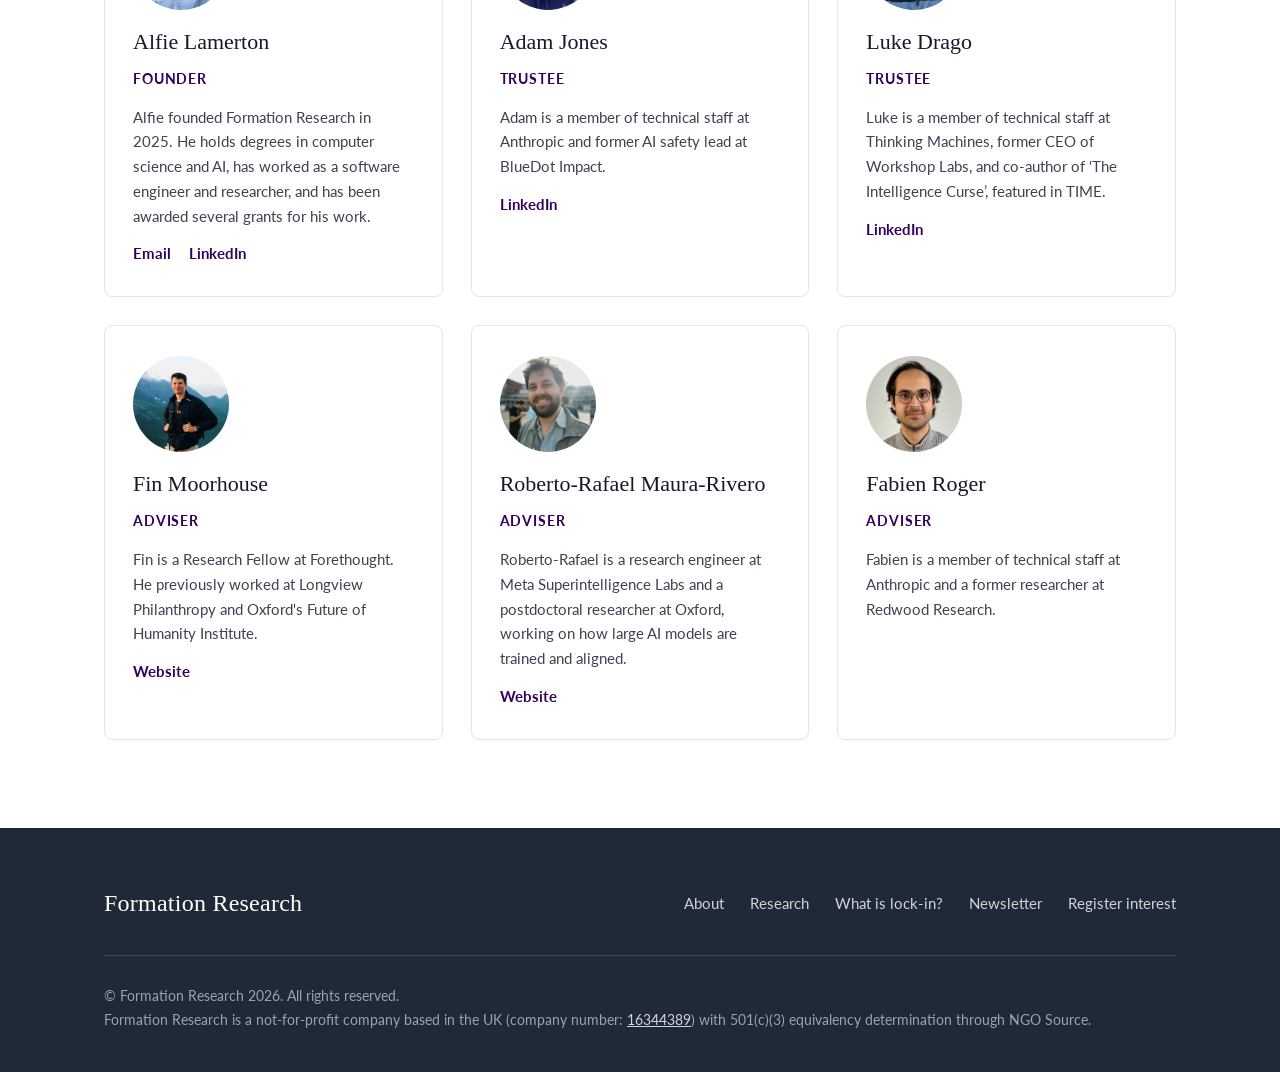
==== commit 14d8dbc9: "Remove em dashes and AI tells from all copy Replaces every em dash with ordinary punctuation, and re" ====
--- a/about.html
+++ b/about.html
@@ -39,7 +39,7 @@
 
   <section class="tight">
     <div class="container narrow">
-      <p class="lead">A lock-in is a situation where some negative feature of human culture becomes stable for a long time. We focus on the worst scenarios: AI-enabled totalitarianism and extreme concentrations of power.</p>
+      <p class="lead">A lock-in is a situation where some negative feature of human culture becomes stable for a long time. We focus on the worst scenarios, such as AI-enabled totalitarianism and extreme concentrations of power.</p>
     </div>
   </section>
 
@@ -51,7 +51,7 @@
         <div class="card">
           <div class="rule"></div>
           <h3>AI-enabled totalitarianism</h3>
-          <p>A ruler could use AI to extend their lifespan and run mass surveillance &mdash; a regime with no natural end.</p>
+          <p>A ruler could use AI to extend their lifespan and run mass surveillance, producing a regime with no natural end.</p>
         </div>
         <div class="card">
           <div class="rule"></div>
@@ -64,7 +64,7 @@
         <div class="card">
           <div class="rule"></div>
           <h3>Current research focus: secret loyalties</h3>
-          <p>A secret loyalty is a hidden objective built into an AI model: it favours a particular person or group and switches on only under conditions its creator chose. It is a concrete mechanism for AI-enabled authoritarianism &mdash; and one that can be studied and countered in today's systems, which is where our research effort goes.</p>
+          <p>A secret loyalty is a hidden objective built into an AI model. It favours a particular person or group and switches on only under conditions its creator chose. Secret loyalties are a concrete mechanism for AI-enabled authoritarianism, and they can be studied and countered in today's systems. That is where our research effort currently goes.</p>
         </div>
       </div>
     </div>
@@ -117,7 +117,7 @@
         <div class="card">
           <div class="rule"></div>
           <h3>Scientific</h3>
-          <p>Conjecture, peer review, and error-correction; the agenda updates as the evidence changes.</p>
+          <p>We work by conjecture, peer review, and error-correction, and update the agenda as the evidence changes.</p>
         </div>
         <div class="card">
           <div class="rule"></div>
@@ -127,7 +127,7 @@
         <div class="card">
           <div class="rule"></div>
           <h3>Aimed at practice</h3>
-          <p>The goal is applicable knowledge: practical mitigations for lock-in risk.</p>
+          <p>We aim for knowledge that produces practical, real-world mitigations for lock-in risk.</p>
         </div>
       </div>
     </div>
@@ -166,7 +166,7 @@
           <img src="assets/img/fin.jpg" alt="Fin Moorhouse">
           <h3>Fin Moorhouse</h3>
           <p class="role">Adviser</p>
-          <p>Fin is a Research Fellow at Forethought; previously Longview Philanthropy and Oxford's Future of Humanity Institute.</p>
+          <p>Fin is a Research Fellow at Forethought. He previously worked at Longview Philanthropy and Oxford's Future of Humanity Institute.</p>
           <p class="links"><a href="https://finmoorhouse.com/">Website</a></p>
         </div>
         <div class="person">
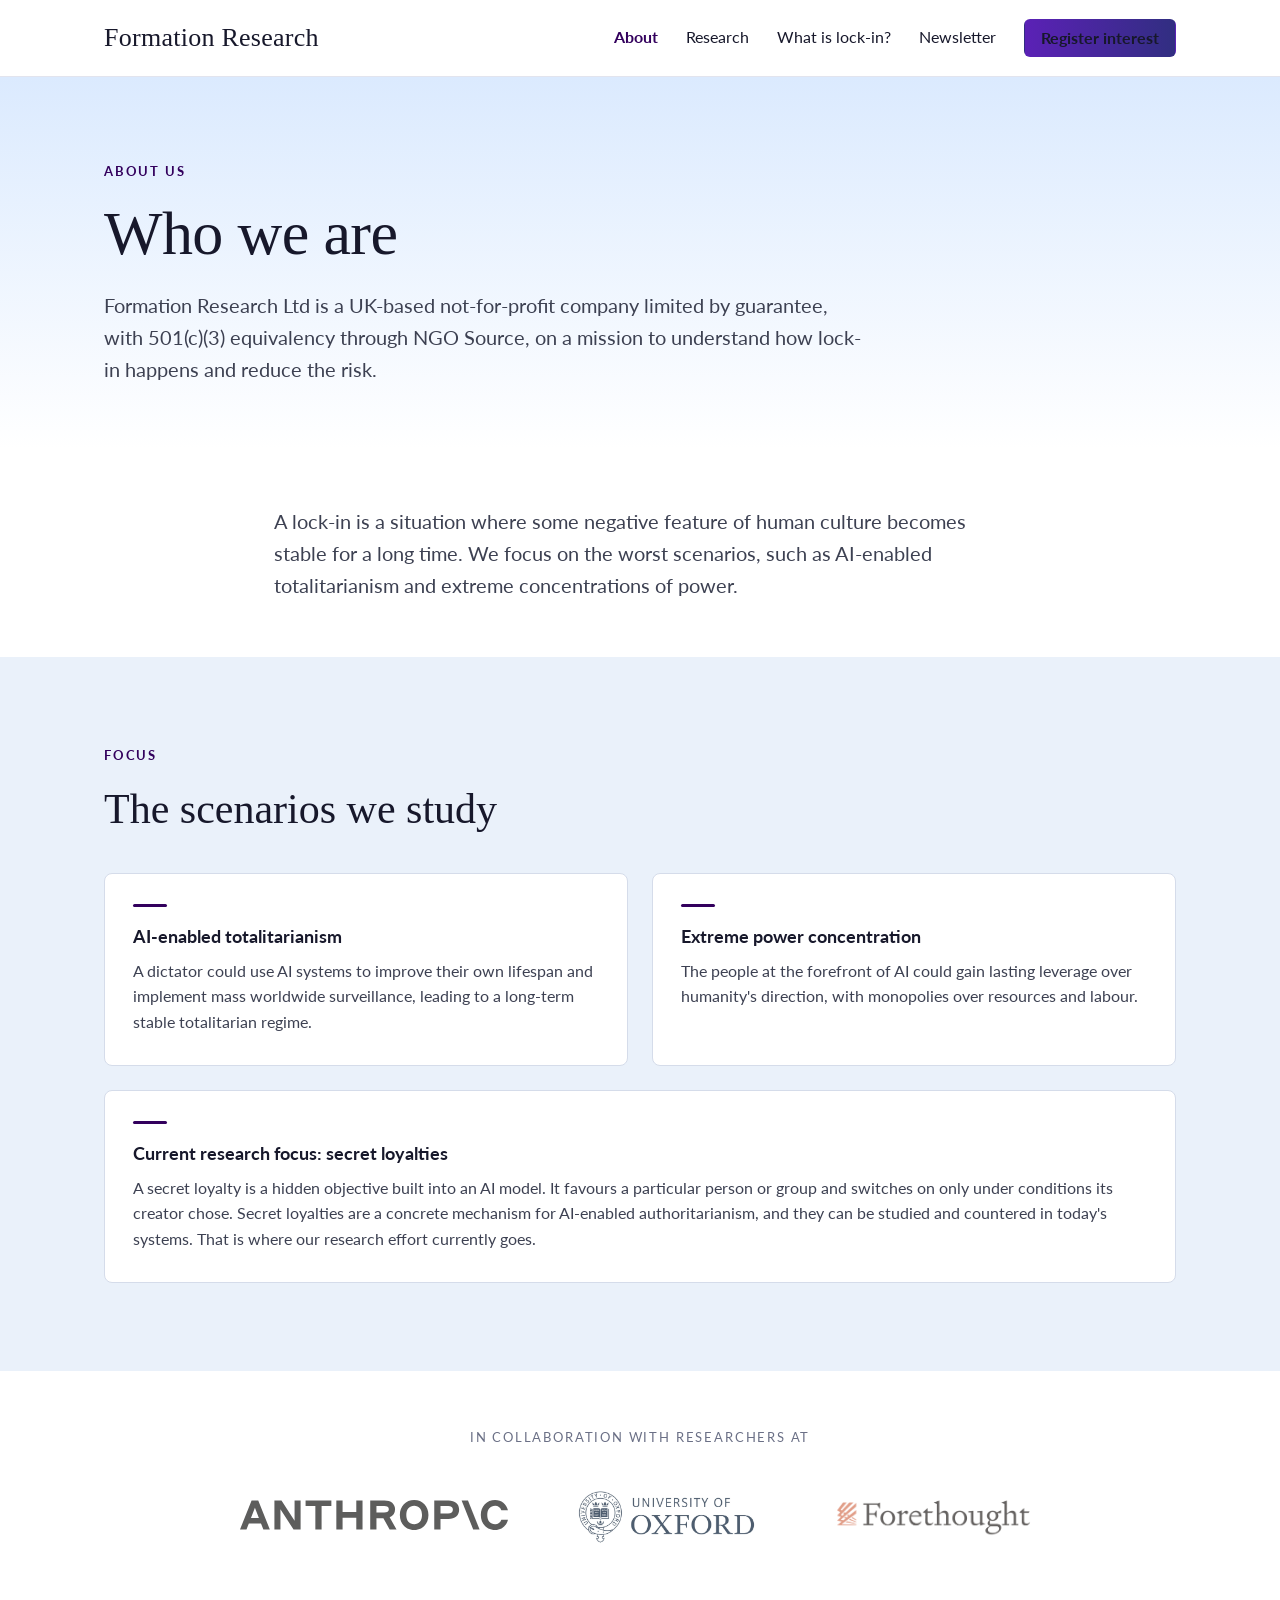
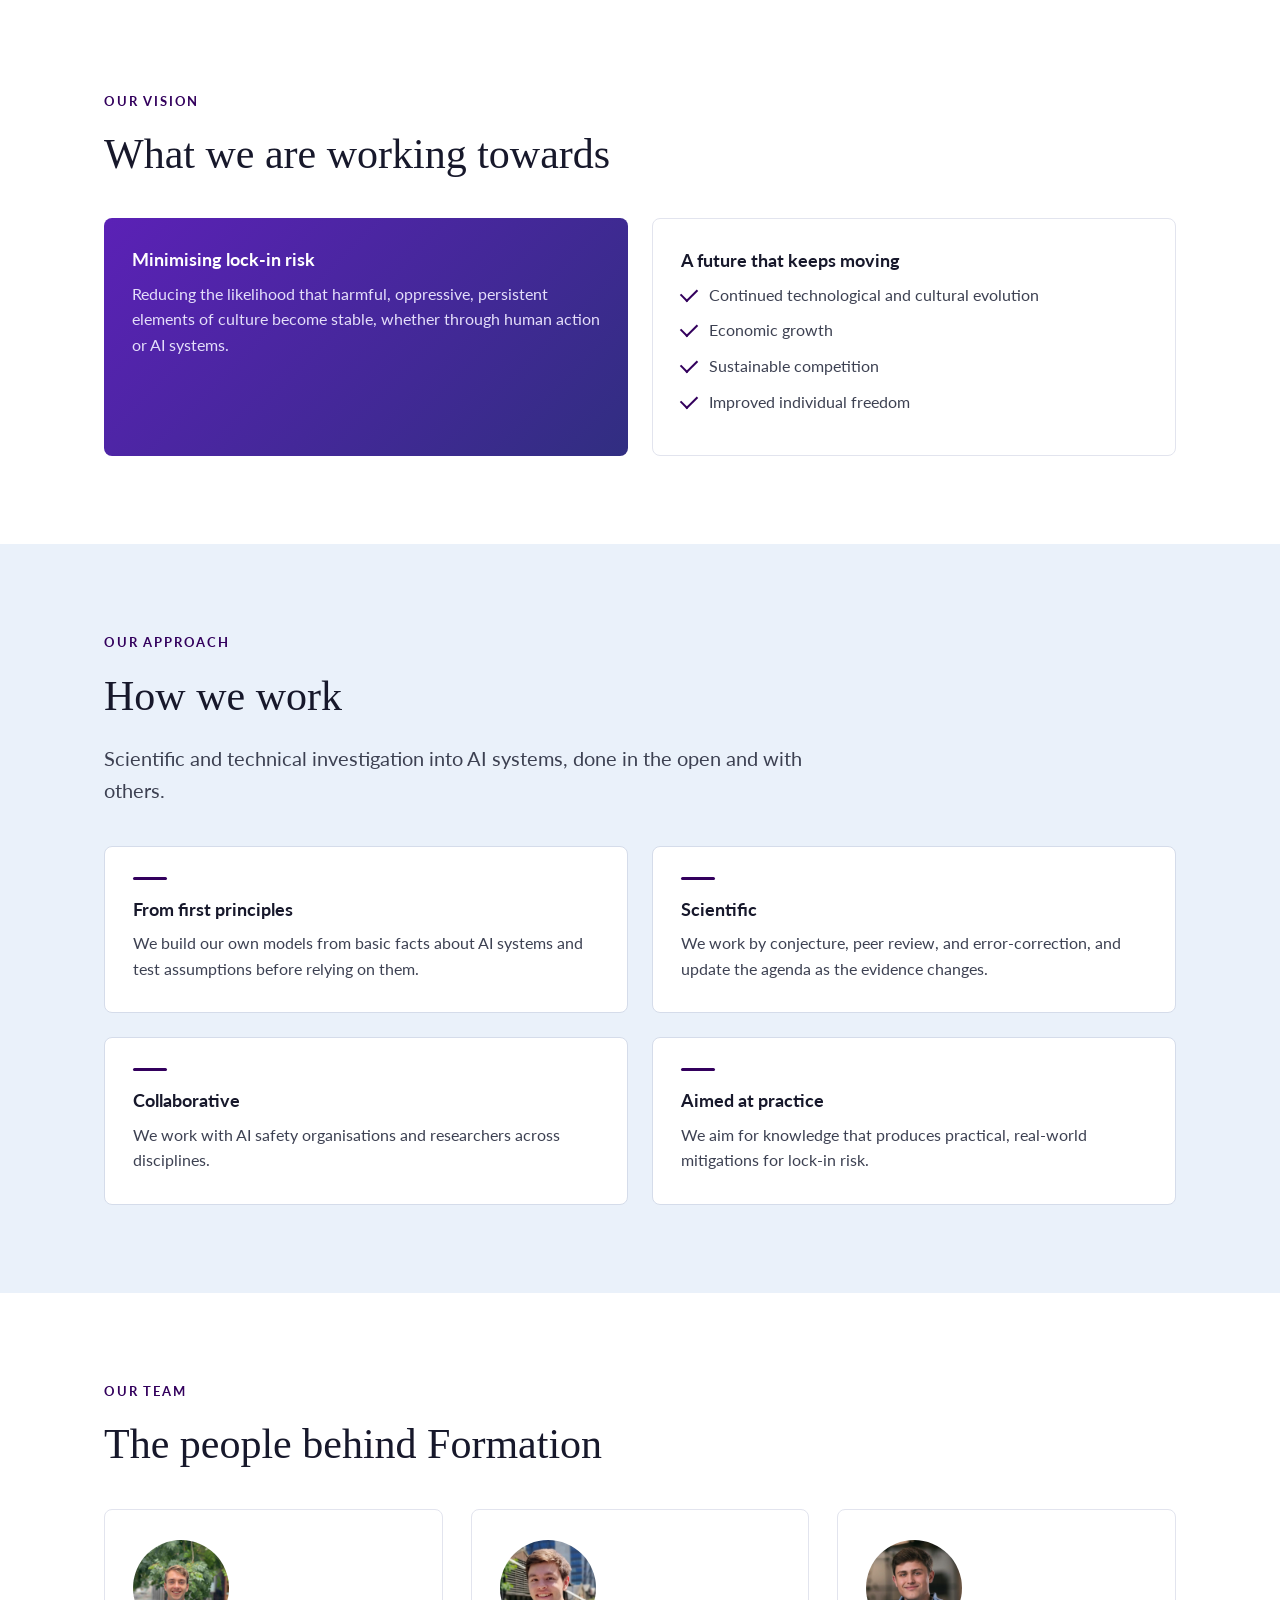
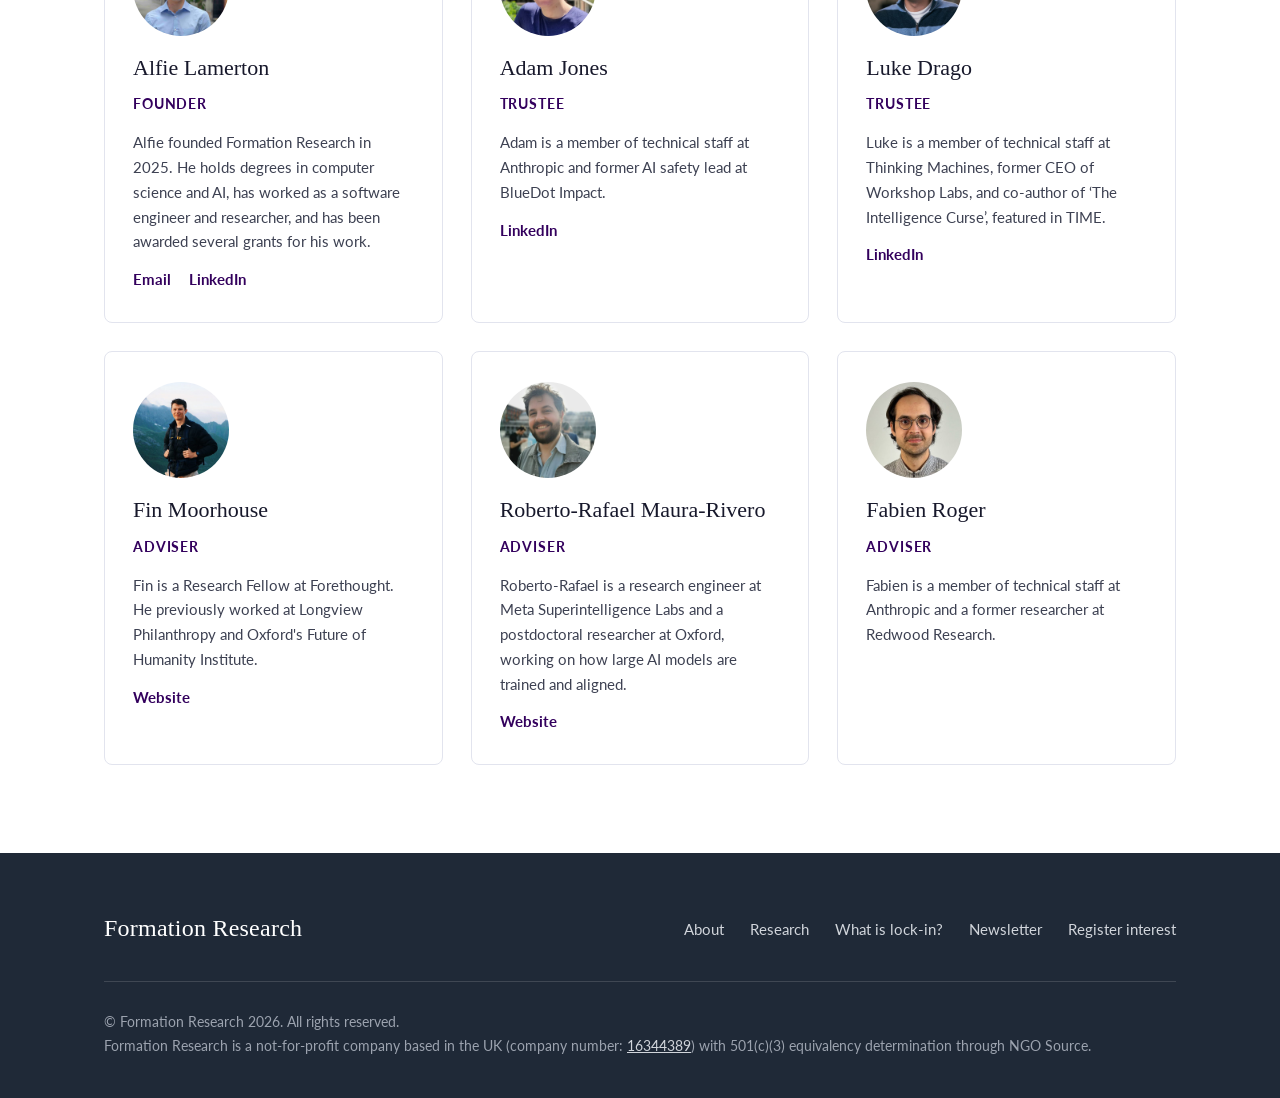
==== commit a2aabe14: "Remove invented content found in a full provenance audit Audited every line of prose on all four pag" ====
--- a/about.html
+++ b/about.html
@@ -51,7 +51,7 @@
         <div class="card">
           <div class="rule"></div>
           <h3>AI-enabled totalitarianism</h3>
-          <p>A ruler could use AI to extend their lifespan and run mass surveillance, producing a regime with no natural end.</p>
+          <p>A dictator could use AI systems to improve their own lifespan and implement mass worldwide surveillance, leading to a long-term stable totalitarian regime.</p>
         </div>
         <div class="card">
           <div class="rule"></div>
@@ -88,7 +88,7 @@
       <div class="card-grid cols-2">
         <div class="card vision-dark">
           <h3>Minimising lock-in risk</h3>
-          <p>Reducing the likelihood that harmful, oppressive elements of culture become permanent.</p>
+          <p>Reducing the likelihood that harmful, oppressive, persistent elements of culture become stable, whether through human action or AI systems.</p>
         </div>
         <div class="card">
           <h3>A future that keeps moving</h3>
